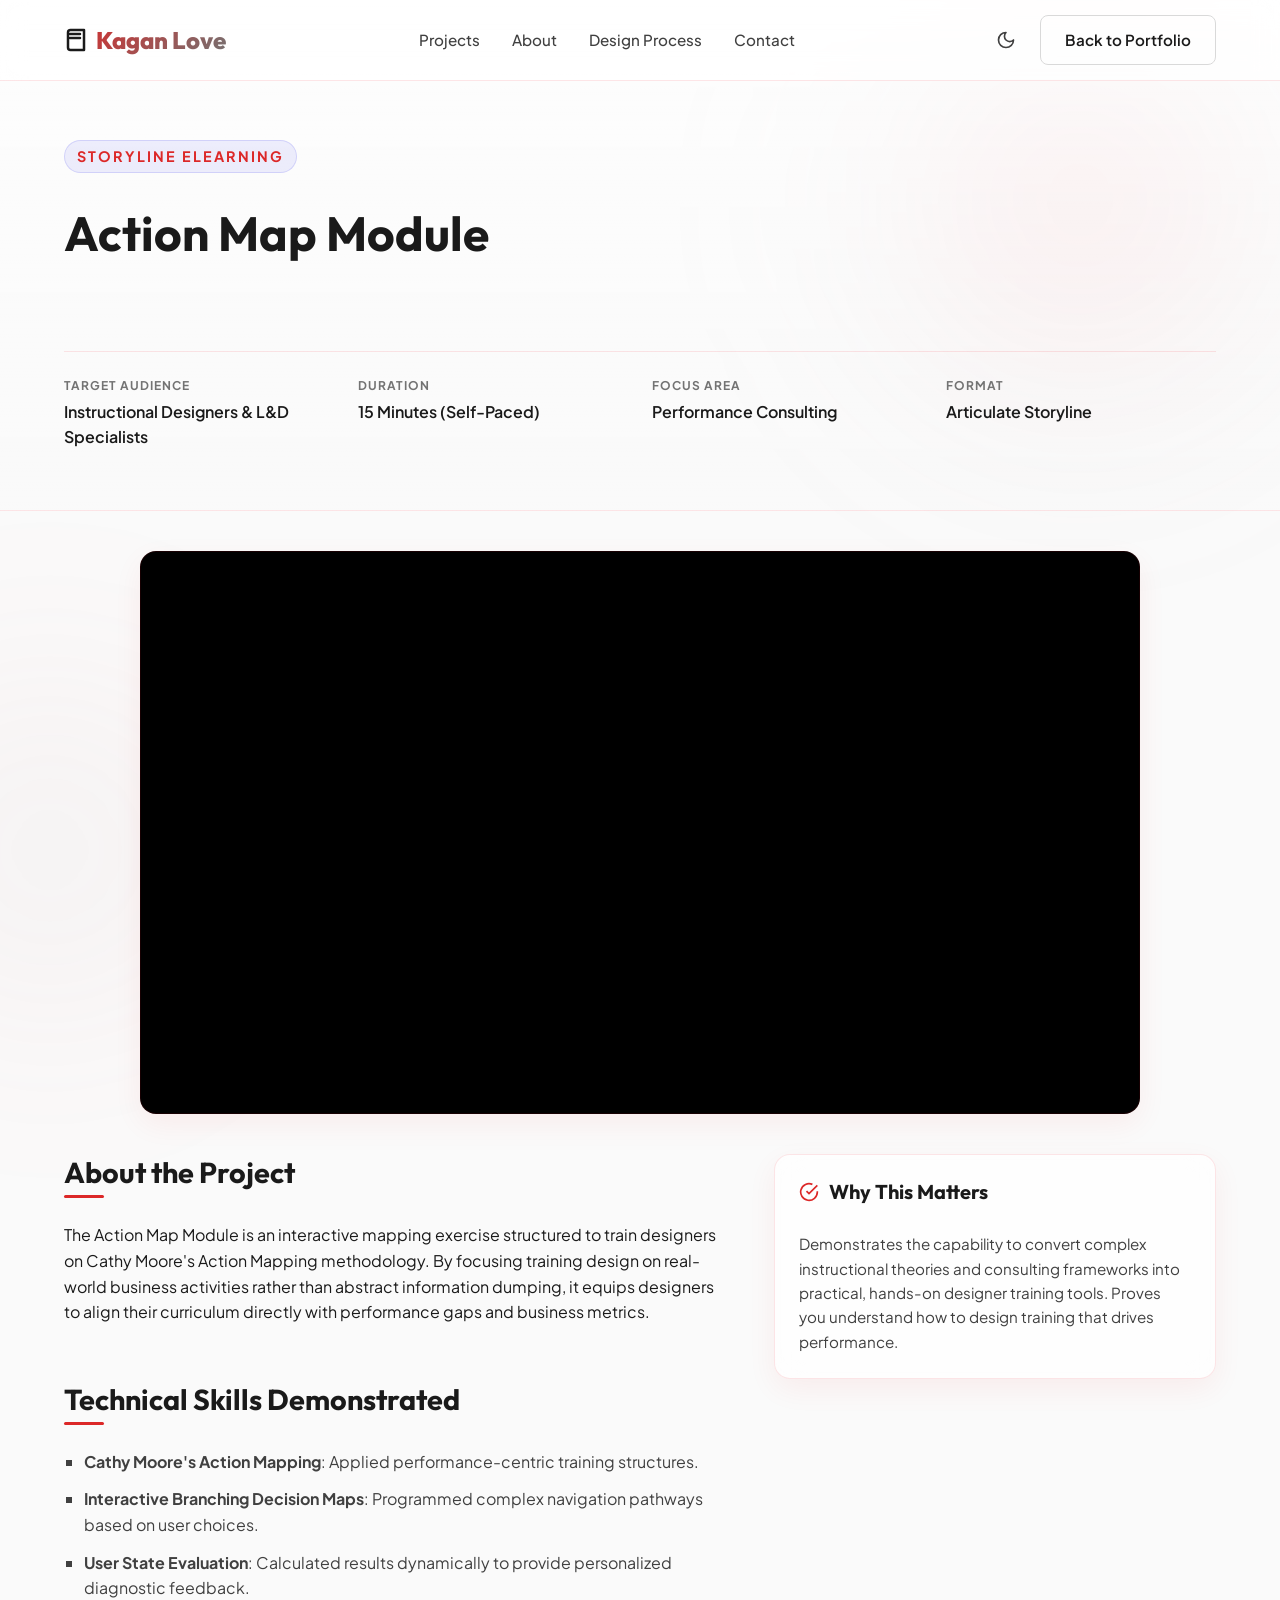
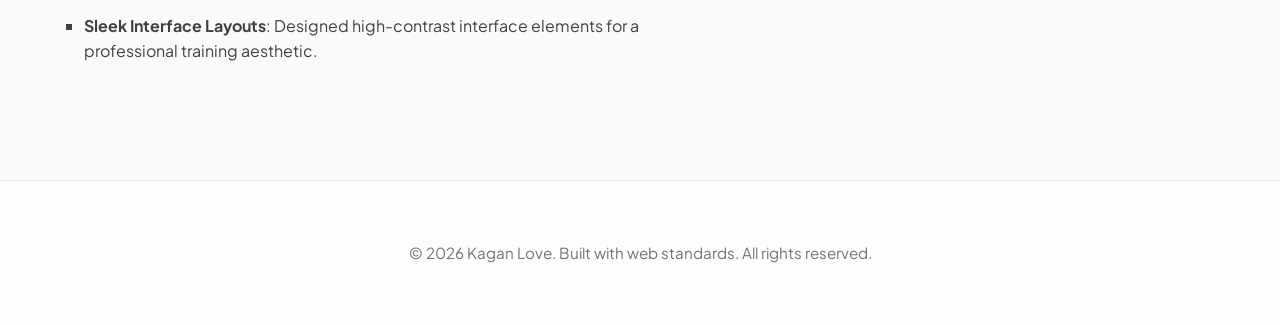
==== projects/action-map.html @ 0ccb2f13 "Create dedicated project pages with S3 embeds and optimize mobile responsive layouts" ====
<!DOCTYPE html>
<html lang="en">
<head>
    <meta charset="UTF-8">
    <meta name="viewport" content="width=device-width, initial-scale=1.0">
    <title>Action Map Module | Kagan Love</title>
    <meta name="description" content="Action Map eLearning module by Kagan Love.">
    <link rel="stylesheet" href="../css/styles.css">
</head>
<body>
    <div class="bg-glow"></div>
    <div class="bg-glow-left"></div>

    <!-- Header & Navigation -->
    <header id="main-header">
        <div class="container nav-container">
            <a href="../index.html" class="logo" id="header-logo">
                <svg width="24" height="24" viewBox="0 0 24 24" fill="none" stroke="currentColor" stroke-width="2.5" stroke-linecap="round" stroke-linejoin="round"><path d="M4 19.5v-15A2.5 2.5 0 0 1 6.5 2H20v20H6.5a2.5 2.5 0 0 1-2.5-2.5Z"></path><path d="M6 6h10"></path><path d="M6 10h10"></path></svg>
                <span>Kagan Love</span>
            </a>
            <nav>
                <ul class="nav-links">
                    <li><a href="../index.html#projects" class="nav-link">Projects</a></li>
                    <li><a href="../index.html#about" class="nav-link">About</a></li>
                    <li><a href="../index.html#process" class="nav-link">Design Process</a></li>
                    <li><a href="../index.html#contact" class="nav-link">Contact</a></li>
                </ul>
            </nav>
            <div class="nav-actions">
                <button class="theme-toggle" id="theme-toggle-btn" aria-label="Toggle Theme">
                    <svg id="theme-icon-sun" width="20" height="20" viewBox="0 0 24 24" fill="none" stroke="currentColor" stroke-width="2" stroke-linecap="round" stroke-linejoin="round"><circle cx="12" cy="12" r="4"></circle><path d="M12 2v2"></path><path d="M12 20v2"></path><path d="M4.93 4.93l1.41 1.41"></path><path d="M17.66 17.66l1.41 1.41"></path><path d="M2 12h2"></path><path d="M20 12h2"></path><path d="M6.34 17.66l-1.41 1.41"></path><path d="M19.07 4.93l-1.41 1.41"></path></svg>
                    <svg id="theme-icon-moon" width="20" height="20" viewBox="0 0 24 24" fill="none" stroke="currentColor" stroke-width="2" stroke-linecap="round" stroke-linejoin="round" style="display: none;"><path d="M12 3a6 6 0 0 0 9 9 9 9 0 1 1-9-9Z"></path></svg>
                </button>
                <a href="../index.html" class="btn btn-secondary">Back to Portfolio</a>
            </div>
        </div>
    </header>

    <!-- Project Hero -->
    <section class="case-study-hero">
        <div class="container case-study-header-grid">
            <div>
                <span class="hero-subtitle">Storyline eLearning</span>
                <h1 class="case-study-title">Action Map Module</h1>
            </div>
            
            <div class="case-study-summary-grid">
                <div>
                    <div class="summary-item-label">Target Audience</div>
                    <div class="summary-item-value">Instructional Designers & L&D Specialists</div>
                </div>
                <div>
                    <div class="summary-item-label">Duration</div>
                    <div class="summary-item-value">15 Minutes (Self-Paced)</div>
                </div>
                <div>
                    <div class="summary-item-label">Focus Area</div>
                    <div class="summary-item-value">Performance Consulting</div>
                </div>
                <div>
                    <div class="summary-item-label">Format</div>
                    <div class="summary-item-value">Articulate Storyline</div>
                </div>
            </div>
        </div>
    </section>

    <!-- Embedded Player -->
    <section class="container" style="padding-top: 40px;">
        <div class="embed-player-container">
            <div class="embed-player-ratio">
                <iframe src="https://love-storylineportfolio3.s3.us-east-1.amazonaws.com/Action+Map/story.html" allowfullscreen></iframe>
            </div>
        </div>
    </section>

    <!-- Project Details -->
    <main class="case-study-content" style="padding-top: 0;">
        <div class="container cs-grid">
            <div>
                <section class="cs-section">
                    <h3>About the Project</h3>
                    <p>
                        The Action Map Module is an interactive mapping exercise structured to train designers on Cathy Moore's Action Mapping methodology. By focusing training design on real-world business activities rather than abstract information dumping, it equips designers to align their curriculum directly with performance gaps and business metrics.
                    </p>
                </section>

                <section class="cs-section">
                    <h3>Technical Skills Demonstrated</h3>
                    <ul class="skill-list" style="flex-direction: column; gap: 12px; list-style-type: square; padding-left: 20px;">
                        <li style="color: hsl(var(--text-secondary-hsl));"><strong>Cathy Moore's Action Mapping</strong>: Applied performance-centric training structures.</li>
                        <li style="color: hsl(var(--text-secondary-hsl));"><strong>Interactive Branching Decision Maps</strong>: Programmed complex navigation pathways based on user choices.</li>
                        <li style="color: hsl(var(--text-secondary-hsl));"><strong>User State Evaluation</strong>: Calculated results dynamically to provide personalized diagnostic feedback.</li>
                        <li style="color: hsl(var(--text-secondary-hsl));"><strong>Sleek Interface Layouts</strong>: Designed high-contrast interface elements for a professional training aesthetic.</li>
                    </ul>
                </section>
            </div>

            <aside>
                <div class="glass-card persona-card">
                    <h3 class="skill-category-title" style="border-bottom:none; margin-bottom:16px;">
                        <svg viewBox="0 0 24 24" fill="none" stroke="currentColor" stroke-width="2"><path d="M22 11.08V12a10 10 0 1 1-5.93-9.14"></path><polyline points="22 4 12 14.01 9 11.01"></polyline></svg>
                        Why This Matters
                    </h3>
                    <p style="font-size: 0.95rem; color: hsl(var(--text-secondary-hsl)); line-height: 1.6;">
                        Demonstrates the capability to convert complex instructional theories and consulting frameworks into practical, hands-on designer training tools. Proves you understand how to design training that drives performance.
                    </p>
                </div>
            </aside>
        </div>
    </main>

    <!-- Footer -->
    <footer>
        <div class="container">
            <p>&copy; 2026 Kagan Love. Built with web standards. All rights reserved.</p>
        </div>
    </footer>

    <script src="../js/app.js"></script>
</body>
</html>
---- css/styles.css ----
@import url('https://fonts.googleapis.com/css2?family=Outfit:wght@300;400;500;600;700;800&family=Plus+Jakarta+Sans:wght@300;400;500;600;700&display=swap');

/* CSS Custom Properties for Design System */
:root {
    /* Color Palette - Dark Mode default for technical premium feel */
    --bg-primary-hsl: 0, 0%, 4%; /* Black */
    --bg-secondary-hsl: 0, 0%, 8%;
    --bg-tertiary-hsl: 0, 0%, 12%;
    
    --text-primary-hsl: 0, 0%, 100%; /* White */
    --text-secondary-hsl: 0, 0%, 83%;
    --text-muted-hsl: 0, 0%, 64%; /* Silver */
    
    --primary-hsl: 0, 72%, 51%; /* Red */
    --secondary-hsl: 0, 0%, 64%; /* Silver */
    --accent-hsl: 0, 72%, 60%; /* Light Red */
    
    --success-hsl: 142, 71%, 45%;
    --error-hsl: 0, 84%, 60%;
    --warning-hsl: 38, 92%, 50%;

    --border-color-hsl: 0, 0%, 16%;
    --glass-bg: rgba(10, 10, 10, 0.7);
    --glass-border: rgba(255, 255, 255, 0.08);
    --glow-shadow: 0 0 25px rgba(229, 9, 20, 0.12);

    /* Fonts */
    --font-heading: 'Outfit', -apple-system, BlinkMacSystemFont, "Segoe UI", Roboto, sans-serif;
    --font-body: 'Plus Jakarta Sans', -apple-system, BlinkMacSystemFont, "Segoe UI", Roboto, sans-serif;
    --font-mono: 'Consolas', 'Fira Code', Courier, monospace;

    /* Spacing & Borders */
    --radius-sm: 8px;
    --radius-md: 16px;
    --radius-lg: 24px;
    --radius-xl: 32px;
    --transition-fast: 0.2s cubic-bezier(0.4, 0, 0.2, 1);
    --transition-normal: 0.3s cubic-bezier(0.4, 0, 0.2, 1);
    --transition-slow: 0.5s cubic-bezier(0.4, 0, 0.2, 1);
}

/* Light Theme Variables */
:root.light-theme {
    --bg-primary-hsl: 0, 0%, 98%; /* White */
    --bg-secondary-hsl: 0, 0%, 100%;
    --bg-tertiary-hsl: 0, 0%, 92%;
    
    --text-primary-hsl: 0, 0%, 10%; /* Black */
    --text-secondary-hsl: 0, 0%, 25%;
    --text-muted-hsl: 0, 0%, 45%;
    
    --primary-hsl: 0, 72%, 51%; /* Red */
    --secondary-hsl: 0, 0%, 45%; /* Silver/Slate */
    --accent-hsl: 0, 72%, 40%;
    
    --border-color-hsl: 0, 0%, 85%;
    --glass-bg: rgba(255, 255, 255, 0.7);
    --glass-border: rgba(229, 9, 20, 0.1);
    --glow-shadow: 0 10px 30px rgba(229, 9, 20, 0.06);
}

/* Reset & Base Styles */
*, *::before, *::after {
    box-sizing: border-box;
    margin: 0;
    padding: 0;
}

html {
    scroll-behavior: smooth;
    font-size: 16px;
}

body {
    background-color: hsl(var(--bg-primary-hsl));
    color: hsl(var(--text-primary-hsl));
    font-family: var(--font-body);
    line-height: 1.6;
    overflow-x: hidden;
    transition: background-color var(--transition-normal), color var(--transition-normal);
}

h1, h2, h3, h4, h5, h6 {
    font-family: var(--font-heading);
    font-weight: 700;
    color: hsl(var(--text-primary-hsl));
    line-height: 1.25;
}

a {
    color: inherit;
    text-decoration: none;
    transition: color var(--transition-fast);
}

button, input, textarea, select {
    font-family: inherit;
    font-size: inherit;
}

/* Background Gradients & Glow effects */
.bg-glow {
    position: absolute;
    width: 600px;
    height: 600px;
    background: radial-gradient(circle, rgba(229, 9, 20, 0.1) 0%, rgba(163, 163, 163, 0.03) 50%, transparent 100%);
    top: -100px;
    right: -100px;
    z-index: -1;
    filter: blur(80px);
    pointer-events: none;
    border-radius: 50%;
}

.bg-glow-left {
    position: absolute;
    width: 500px;
    height: 500px;
    background: radial-gradient(circle, rgba(163, 163, 163, 0.08) 0%, rgba(229, 9, 20, 0.02) 50%, transparent 100%);
    top: 600px;
    left: -200px;
    z-index: -1;
    filter: blur(80px);
    pointer-events: none;
    border-radius: 50%;
}

/* Structural Components */
.container {
    width: 100%;
    max-width: 1200px;
    margin: 0 auto;
    padding: 0 24px;
}

header {
    position: fixed;
    top: 0;
    left: 0;
    width: 100%;
    z-index: 1000;
    background: var(--glass-bg);
    backdrop-filter: blur(12px);
    -webkit-backdrop-filter: blur(12px);
    border-bottom: 1px solid var(--glass-border);
    transition: all var(--transition-normal);
}

.nav-container {
    display: flex;
    justify-content: space-between;
    align-items: center;
    height: 80px;
}

.logo {
    font-family: var(--font-heading);
    font-size: 1.5rem;
    font-weight: 800;
    background: linear-gradient(135deg, hsl(var(--primary-hsl)), hsl(var(--secondary-hsl)));
    -webkit-background-clip: text;
    -webkit-text-fill-color: transparent;
    display: flex;
    align-items: center;
    gap: 8px;
}

.nav-links {
    display: flex;
    gap: 32px;
    list-style: none;
    align-items: center;
}

.nav-link {
    font-size: 0.95rem;
    font-weight: 500;
    color: hsl(var(--text-secondary-hsl));
    position: relative;
    padding: 8px 0;
}

.nav-link::after {
    content: '';
    position: absolute;
    bottom: 0;
    left: 0;
    width: 0;
    height: 2px;
    background: linear-gradient(90deg, hsl(var(--primary-hsl)), hsl(var(--secondary-hsl)));
    transition: width var(--transition-normal);
}

.nav-link:hover {
    color: hsl(var(--text-primary-hsl));
}

.nav-link:hover::after,
.nav-link.active::after {
    width: 100%;
}

.nav-actions {
    display: flex;
    align-items: center;
    gap: 16px;
}

/* Buttons */
.btn {
    display: inline-flex;
    align-items: center;
    gap: 8px;
    padding: 12px 24px;
    border-radius: var(--radius-sm);
    font-weight: 600;
    cursor: pointer;
    transition: all var(--transition-fast);
    border: none;
    font-size: 0.95rem;
}

.btn-primary {
    background: linear-gradient(135deg, hsl(var(--primary-hsl)), hsl(var(--secondary-hsl)));
    color: #fff;
    box-shadow: 0 4px 15px rgba(229, 9, 20, 0.25);
}

.btn-primary:hover {
    transform: translateY(-2px);
    box-shadow: 0 6px 20px rgba(229, 9, 20, 0.35);
}

.btn-secondary {
    background: transparent;
    color: hsl(var(--text-primary-hsl));
    border: 1.5px solid hsl(var(--border-color-hsl));
}

.btn-secondary:hover {
    background: hsl(var(--border-color-hsl));
    transform: translateY(-2px);
}

.theme-toggle {
    background: none;
    border: none;
    color: hsl(var(--text-secondary-hsl));
    cursor: pointer;
    font-size: 1.25rem;
    padding: 8px;
    display: flex;
    align-items: center;
    justify-content: center;
    border-radius: 50%;
    transition: all var(--transition-fast);
}

.theme-toggle:hover {
    background: hsl(var(--border-color-hsl));
    color: hsl(var(--text-primary-hsl));
}

/* Glassmorphism Cards */
.glass-card {
    background: var(--glass-bg);
    border: 1px solid var(--glass-border);
    border-radius: var(--radius-md);
    padding: 32px;
    backdrop-filter: blur(16px);
    -webkit-backdrop-filter: blur(16px);
    box-shadow: var(--glow-shadow);
    transition: transform var(--transition-normal), box-shadow var(--transition-normal), border var(--transition-normal);
}

.glass-card:hover {
    transform: translateY(-4px);
    border-color: rgba(229, 9, 20, 0.3);
}

/* Hero Section */
.hero {
    position: relative;
    padding: 160px 0 80px 0;
    min-height: 90vh;
    display: flex;
    align-items: center;
}

.hero-grid {
    display: grid;
    grid-template-columns: 1.2fr 0.8fr;
    gap: 48px;
    align-items: center;
}

.hero-subtitle {
    font-size: 0.9rem;
    font-weight: 700;
    text-transform: uppercase;
    letter-spacing: 2px;
    color: hsl(var(--primary-hsl));
    margin-bottom: 16px;
    display: inline-block;
    padding: 4px 12px;
    background: rgba(99, 102, 241, 0.1);
    border-radius: 20px;
    border: 1px solid rgba(99, 102, 241, 0.2);
}

.hero-title {
    font-size: 4rem;
    font-weight: 800;
    margin-bottom: 24px;
    letter-spacing: -1px;
}

.hero-title span {
    background: linear-gradient(135deg, hsl(var(--primary-hsl)) 30%, hsl(var(--secondary-hsl)));
    -webkit-background-clip: text;
    -webkit-text-fill-color: transparent;
}

.hero-description {
    font-size: 1.15rem;
    color: hsl(var(--text-secondary-hsl));
    margin-bottom: 40px;
    max-width: 600px;
}

.hero-ctas {
    display: flex;
    gap: 16px;
}

.hero-visual {
    position: relative;
    display: flex;
    justify-content: center;
    align-items: center;
}

.hero-graphic-circle {
    width: 320px;
    height: 320px;
    border-radius: 50%;
    background: linear-gradient(135deg, rgba(229,9,20,0.15) 0%, rgba(163,163,163,0.15) 100%);
    border: 1.5px dashed hsl(var(--primary-hsl));
    display: flex;
    justify-content: center;
    align-items: center;
    animation: rotate 30s linear infinite;
}

.hero-graphic-inner {
    width: 240px;
    height: 240px;
    border-radius: 50%;
    background: var(--glass-bg);
    border: 1px solid var(--glass-border);
    backdrop-filter: blur(20px);
    display: flex;
    flex-direction: column;
    justify-content: center;
    align-items: center;
    text-align: center;
    padding: 24px;
    box-shadow: var(--glow-shadow);
    animation: counter-rotate 30s linear infinite;
}

.hero-graphic-stat {
    font-size: 2.5rem;
    font-weight: 800;
    color: hsl(var(--text-primary-hsl));
}

.hero-graphic-label {
    font-size: 0.8rem;
    font-weight: 600;
    text-transform: uppercase;
    color: hsl(var(--text-muted-hsl));
    letter-spacing: 1px;
}

@keyframes rotate {
    from { transform: rotate(0deg); }
    to { transform: rotate(360deg); }
}

@keyframes rotate-slow {
    from { transform: rotate(0deg); }
    to { transform: rotate(360deg); }
}

@keyframes counter-rotate {
    from { transform: rotate(360deg); }
    to { transform: rotate(0deg); }
}

/* Portfolio Section */
.section {
    padding: 100px 0;
    position: relative;
}

.section-header {
    text-align: center;
    margin-bottom: 64px;
}

.section-subtitle {
    font-size: 0.85rem;
    font-weight: 700;
    text-transform: uppercase;
    color: hsl(var(--primary-hsl));
    letter-spacing: 2px;
    margin-bottom: 12px;
    display: block;
}

.section-title {
    font-size: 2.5rem;
    margin-bottom: 16px;
}

.section-desc {
    color: hsl(var(--text-secondary-hsl));
    max-width: 600px;
    margin: 0 auto;
}

/* Filters */
.filter-tabs {
    display: flex;
    justify-content: center;
    gap: 12px;
    margin-bottom: 48px;
    flex-wrap: wrap;
}

.filter-tab {
    padding: 10px 20px;
    border-radius: 30px;
    background: var(--glass-bg);
    border: 1px solid var(--glass-border);
    color: hsl(var(--text-secondary-hsl));
    font-weight: 600;
    font-size: 0.9rem;
    cursor: pointer;
    transition: all var(--transition-fast);
}

.filter-tab:hover {
    border-color: hsl(var(--primary-hsl));
    color: hsl(var(--text-primary-hsl));
}

.filter-tab.active {
    background: hsl(var(--primary-hsl));
    color: #fff;
    border-color: hsl(var(--primary-hsl));
    box-shadow: 0 4px 15px rgba(229, 9, 20, 0.25);
}

/* Projects Grid */
.projects-grid {
    display: grid;
    grid-template-columns: repeat(auto-fill, minmax(350px, 1fr));
    gap: 32px;
}

.project-card {
    display: flex;
    flex-direction: column;
    height: 100%;
    overflow: hidden;
    padding: 0;
}

.project-thumbnail-link {
    display: block;
    width: 100%;
    overflow: hidden;
}

.project-thumbnail {
    width: 100%;
    height: 200px;
    background: linear-gradient(135deg, rgba(229,9,20,0.08) 0%, rgba(163,163,163,0.08) 100%);
    position: relative;
    border-bottom: 1px solid var(--glass-border);
    display: flex;
    justify-content: center;
    align-items: center;
}

.project-thumbnail svg {
    width: 64px;
    height: 64px;
    opacity: 0.8;
    color: hsl(var(--primary-hsl));
    transition: transform var(--transition-normal);
}

.project-card:hover .project-thumbnail svg {
    transform: scale(1.1) rotate(5deg);
}

.project-content {
    padding: 28px;
    display: flex;
    flex-direction: column;
    flex-grow: 1;
}

.project-tag {
    font-size: 0.75rem;
    font-weight: 700;
    text-transform: uppercase;
    color: hsl(var(--accent-hsl));
    margin-bottom: 12px;
    display: inline-block;
}

.project-title {
    font-size: 1.4rem;
    margin-bottom: 12px;
}

.project-desc {
    font-size: 0.95rem;
    color: hsl(var(--text-secondary-hsl));
    margin-bottom: 24px;
    flex-grow: 1;
}

.project-meta {
    display: flex;
    justify-content: space-between;
    align-items: center;
    padding-top: 20px;
    border-top: 1px solid var(--glass-border);
}

.project-metrics {
    display: flex;
    gap: 12px;
    font-size: 0.8rem;
    color: hsl(var(--text-muted-hsl));
}

.project-metric {
    display: flex;
    align-items: center;
    gap: 4px;
}

.project-link {
    font-weight: 600;
    font-size: 0.9rem;
    color: hsl(var(--primary-hsl));
    display: flex;
    align-items: center;
    gap: 4px;
}

.project-link:hover {
    color: hsl(var(--secondary-hsl));
}

/* Skills Section */
.skills-grid {
    display: grid;
    grid-template-columns: repeat(auto-fit, minmax(280px, 1fr));
    gap: 32px;
}

.skill-category-title {
    font-size: 1.25rem;
    margin-bottom: 24px;
    display: flex;
    align-items: center;
    gap: 10px;
    border-bottom: 1.5px solid hsl(var(--border-color-hsl));
    padding-bottom: 12px;
}

.skill-category-title svg {
    color: hsl(var(--primary-hsl));
    width: 20px;
    height: 20px;
}

.skill-list {
    display: flex;
    flex-wrap: wrap;
    gap: 10px;
    list-style: none;
}

.skill-tag {
    padding: 8px 16px;
    background: var(--glass-bg);
    border: 1px solid var(--glass-border);
    border-radius: var(--radius-sm);
    font-size: 0.9rem;
    font-weight: 500;
    color: hsl(var(--text-secondary-hsl));
    transition: all var(--transition-fast);
}

.skill-tag:hover {
    background: hsl(var(--primary-hsl));
    color: #fff;
    border-color: hsl(var(--primary-hsl));
    transform: translateY(-2px);
}

/* Case Study / Project Pages specifically */
.case-study-hero {
    padding: 140px 0 60px 0;
    background: linear-gradient(180deg, var(--glass-bg) 0%, transparent 100%);
    border-bottom: 1px solid var(--glass-border);
}

.case-study-header-grid {
    display: grid;
    grid-template-columns: 1fr;
    gap: 24px;
}

.case-study-title {
    font-size: 3rem;
    line-height: 1.2;
    margin-top: 16px;
    margin-bottom: 24px;
}

.case-study-summary-grid {
    display: grid;
    grid-template-columns: repeat(4, 1fr);
    gap: 24px;
    margin-top: 40px;
    border-top: 1px solid var(--glass-border);
    padding-top: 24px;
}

.summary-item-label {
    font-size: 0.75rem;
    font-weight: 700;
    color: hsl(var(--text-muted-hsl));
    text-transform: uppercase;
    letter-spacing: 1px;
}

.summary-item-value {
    font-size: 1rem;
    font-weight: 600;
    color: hsl(var(--text-primary-hsl));
    margin-top: 4px;
}

.case-study-content {
    padding: 60px 0;
}

.cs-grid {
    display: grid;
    grid-template-columns: 1.8fr 1.2fr;
    gap: 48px;
}

.cs-section {
    margin-bottom: 56px;
}

.cs-section h3 {
    font-size: 1.8rem;
    margin-bottom: 24px;
    position: relative;
    padding-bottom: 8px;
}

.cs-section h3::after {
    content: '';
    position: absolute;
    bottom: 0;
    left: 0;
    width: 40px;
    height: 3px;
    background: hsl(var(--primary-hsl));
    border-radius: 2px;
}

/* Learner Persona Cards */
.persona-card {
    background: var(--glass-bg);
    border: 1px solid var(--glass-border);
    border-radius: var(--radius-md);
    padding: 24px;
    margin-bottom: 24px;
}

.persona-header {
    display: flex;
    align-items: center;
    gap: 16px;
    margin-bottom: 20px;
    border-bottom: 1px solid var(--glass-border);
    padding-bottom: 16px;
}

.persona-avatar {
    width: 60px;
    height: 60px;
    border-radius: 50%;
    background: linear-gradient(135deg, hsl(var(--primary-hsl)), hsl(var(--secondary-hsl)));
    display: flex;
    justify-content: center;
    align-items: center;
    font-size: 1.5rem;
    color: white;
}

.persona-title h4 {
    font-size: 1.2rem;
    margin-bottom: 2px;
}

.persona-title span {
    font-size: 0.8rem;
    color: hsl(var(--accent-hsl));
    text-transform: uppercase;
    font-weight: 700;
}

.persona-details {
    display: grid;
    grid-template-columns: 1fr 1fr;
    gap: 16px;
    font-size: 0.9rem;
}

.persona-detail-item strong {
    display: block;
    font-size: 0.75rem;
    color: hsl(var(--text-muted-hsl));
    text-transform: uppercase;
    margin-bottom: 2px;
}

/* Learning Objectives */
.objectives-grid {
    display: grid;
    grid-template-columns: 1fr;
    gap: 16px;
}

.objective-item {
    display: flex;
    gap: 16px;
    background: var(--glass-bg);
    border: 1px solid var(--glass-border);
    border-radius: var(--radius-sm);
    padding: 18px;
    align-items: flex-start;
}

.objective-icon {
    width: 32px;
    height: 32px;
    background: rgba(229, 9, 20, 0.1);
    color: hsl(var(--primary-hsl));
    border-radius: 8px;
    display: flex;
    justify-content: center;
    align-items: center;
    font-size: 1rem;
    font-weight: 800;
    flex-shrink: 0;
}

.objective-content p {
    font-size: 0.95rem;
}

.objective-bloom {
    font-size: 0.7rem;
    text-transform: uppercase;
    font-weight: 700;
    color: hsl(var(--accent-hsl));
    margin-top: 4px;
    display: inline-block;
}

/* Timeline Component */
.timeline {
    position: relative;
    padding-left: 32px;
    margin-top: 24px;
}

.timeline::before {
    content: '';
    position: absolute;
    left: 7px;
    top: 10px;
    bottom: 10px;
    width: 2px;
    background: hsl(var(--border-color-hsl));
}

.timeline-item {
    position: relative;
    margin-bottom: 32px;
}

.timeline-marker {
    position: absolute;
    left: -32px;
    top: 6px;
    width: 16px;
    height: 16px;
    border-radius: 50%;
    background: hsl(var(--bg-secondary-hsl));
    border: 3px solid hsl(var(--primary-hsl));
    z-index: 2;
    transition: all var(--transition-fast);
}

.timeline-item:hover .timeline-marker {
    background: hsl(var(--secondary-hsl));
    transform: scale(1.2);
}

.timeline-item-title {
    font-size: 1.15rem;
    font-weight: 700;
    margin-bottom: 8px;
    display: flex;
    justify-content: space-between;
    align-items: center;
}

.timeline-duration {
    font-size: 0.8rem;
    color: hsl(var(--accent-hsl));
    font-weight: 600;
}

.timeline-card {
    background: var(--glass-bg);
    border: 1px solid var(--glass-border);
    border-radius: var(--radius-sm);
    padding: 20px;
}

/* Simulated Hands-on Lab */
.lab-simulator {
    background: #0b0f19;
    border: 1px solid var(--glass-border);
    border-radius: var(--radius-md);
    overflow: hidden;
    margin-top: 24px;
}

.lab-header {
    background: #141c2f;
    padding: 12px 20px;
    display: flex;
    justify-content: space-between;
    align-items: center;
    border-bottom: 1px solid var(--glass-border);
}

.lab-tabs {
    display: flex;
    gap: 8px;
}

.lab-tab {
    padding: 6px 14px;
    background: transparent;
    border: none;
    color: hsl(var(--text-muted-hsl));
    font-size: 0.85rem;
    font-weight: 600;
    cursor: pointer;
    border-radius: var(--radius-sm);
    transition: all var(--transition-fast);
}

.lab-tab:hover {
    color: hsl(var(--text-primary-hsl));
}

.lab-tab.active {
    background: rgba(255,255,255,0.06);
    color: hsl(var(--text-primary-hsl));
}

.lab-copy-btn {
    background: none;
    border: none;
    color: hsl(var(--text-muted-hsl));
    cursor: pointer;
    display: flex;
    align-items: center;
    gap: 6px;
    font-size: 0.8rem;
    padding: 4px 8px;
    border-radius: 4px;
    transition: all var(--transition-fast);
}

.lab-copy-btn:hover {
    color: hsl(var(--text-primary-hsl));
    background: rgba(255,255,255,0.05);
}

.lab-content {
    padding: 20px;
}

.lab-pane {
    display: none;
}

.lab-pane.active {
    display: block;
}

.lab-code {
    font-family: var(--font-mono);
    font-size: 0.9rem;
    color: #e2e8f0;
    overflow-x: auto;
    white-space: pre;
    line-height: 1.5;
}

.lab-code-comment { color: #64748b; }
.lab-code-keyword { color: #f43f5e; }
.lab-code-string { color: #10b981; }
.lab-code-function { color: #3b82f6; }
.lab-code-variable { color: #f59e0b; }

/* Interactive Simulated Video Player */
.video-sim {
    background: var(--bg-secondary-hsl);
    border: 1px solid var(--glass-border);
    border-radius: var(--radius-md);
    overflow: hidden;
    margin-top: 24px;
    box-shadow: var(--glow-shadow);
}

.video-screen {
    width: 100%;
    aspect-ratio: 16/9;
    background: #000;
    position: relative;
    display: flex;
    justify-content: center;
    align-items: center;
    overflow: hidden;
}

.video-slide {
    position: absolute;
    width: 100%;
    height: 100%;
    display: flex;
    flex-direction: column;
    justify-content: center;
    align-items: center;
    text-align: center;
    padding: 40px;
    opacity: 0;
    pointer-events: none;
    transition: opacity var(--transition-normal);
}

.video-slide.active {
    opacity: 1;
    pointer-events: auto;
}

.video-slide-bg {
    position: absolute;
    width: 100%;
    height: 100%;
    background: radial-gradient(circle, rgba(229, 9, 20, 0.15) 0%, transparent 80%);
    z-index: 1;
}

.video-slide-content {
    position: relative;
    z-index: 2;
}

.video-slide h4 {
    font-size: 1.8rem;
    margin-bottom: 16px;
    background: linear-gradient(135deg, hsl(var(--primary-hsl)), hsl(var(--secondary-hsl)));
    -webkit-background-clip: text;
    -webkit-text-fill-color: transparent;
}

.video-slide p {
    font-size: 1.1rem;
    color: #cbd5e1;
    max-width: 600px;
    margin: 0 auto;
}

.video-controls {
    background: #0f172a;
    padding: 16px 24px;
    display: flex;
    justify-content: space-between;
    align-items: center;
    border-top: 1px solid var(--glass-border);
}

.video-play-btn {
    width: 48px;
    height: 48px;
    border-radius: 50%;
    background: hsl(var(--primary-hsl));
    border: none;
    color: white;
    cursor: pointer;
    display: flex;
    justify-content: center;
    align-items: center;
    font-size: 1.2rem;
    transition: all var(--transition-fast);
}

.video-play-btn:hover {
    background: hsl(var(--secondary-hsl));
    transform: scale(1.05);
}

.video-progress-container {
    flex-grow: 1;
    margin: 0 20px;
    display: flex;
    flex-direction: column;
    gap: 4px;
}

.video-progress-bar {
    height: 6px;
    background: rgba(255,255,255,0.1);
    border-radius: 3px;
    overflow: hidden;
}

.video-progress-fill {
    height: 100%;
    width: 0%;
    background: linear-gradient(90deg, hsl(var(--primary-hsl)), hsl(var(--accent-hsl)));
    transition: width var(--transition-fast);
}

.video-time {
    font-size: 0.8rem;
    color: hsl(var(--text-muted-hsl));
    font-family: var(--font-mono);
}

/* Quiz Style rules */
.quiz-container {
    background: var(--glass-bg);
    border: 1px solid var(--glass-border);
    border-radius: var(--radius-md);
    padding: 32px;
    margin-top: 24px;
    box-shadow: var(--glow-shadow);
}

.quiz-header {
    display: flex;
    justify-content: space-between;
    margin-bottom: 24px;
    border-bottom: 1.5px solid hsl(var(--border-color-hsl));
    padding-bottom: 16px;
    align-items: center;
}

.quiz-counter {
    font-size: 0.9rem;
    font-weight: 700;
    color: hsl(var(--primary-hsl));
    background: rgba(229, 9, 20, 0.1);
    padding: 4px 12px;
    border-radius: 12px;
}

.quiz-score {
    font-weight: 700;
    font-size: 0.95rem;
}

.quiz-question {
    font-size: 1.25rem;
    font-weight: 700;
    margin-bottom: 24px;
}

.quiz-options {
    display: flex;
    flex-direction: column;
    gap: 12px;
}

.quiz-option {
    padding: 16px 20px;
    background: rgba(255, 255, 255, 0.02);
    border: 1px solid var(--glass-border);
    border-radius: var(--radius-sm);
    color: hsl(var(--text-secondary-hsl));
    cursor: pointer;
    font-weight: 500;
    text-align: left;
    transition: all var(--transition-fast);
    display: flex;
    align-items: center;
    justify-content: space-between;
}

.quiz-option:hover {
    background: rgba(255, 255, 255, 0.05);
    border-color: hsl(var(--primary-hsl));
    color: hsl(var(--text-primary-hsl));
}

.quiz-option.selected {
    border-color: hsl(var(--primary-hsl));
    background: rgba(229, 9, 20, 0.08);
    color: hsl(var(--text-primary-hsl));
}

.quiz-option.correct {
    border-color: hsl(var(--success-hsl)) !important;
    background: rgba(16, 185, 129, 0.08) !important;
    color: #10b981 !important;
}

.quiz-option.incorrect {
    border-color: hsl(var(--error-hsl)) !important;
    background: rgba(244, 63, 94, 0.08) !important;
    color: #f43f5e !important;
}

.quiz-feedback {
    margin-top: 24px;
    padding: 20px;
    background: rgba(255,255,255,0.03);
    border: 1.5px solid hsl(var(--border-color-hsl));
    border-radius: var(--radius-sm);
    display: none;
}

.quiz-feedback.show {
    display: block;
    animation: fadeIn var(--transition-normal);
}

.quiz-feedback-title {
    font-weight: 700;
    margin-bottom: 8px;
    font-size: 1.05rem;
}

.quiz-feedback.correct-feedback {
    border-color: hsl(var(--success-hsl));
    background: rgba(16, 185, 129, 0.03);
}

.quiz-feedback.correct-feedback .quiz-feedback-title {
    color: #10b981;
}

.quiz-feedback.incorrect-feedback {
    border-color: hsl(var(--error-hsl));
    background: rgba(244, 63, 94, 0.03);
}

.quiz-feedback.incorrect-feedback .quiz-feedback-title {
    color: #f43f5e;
}

.quiz-actions {
    display: flex;
    justify-content: flex-end;
    margin-top: 24px;
}

.quiz-results {
    text-align: center;
    padding: 32px 0;
    display: none;
}

.quiz-results.show {
    display: block;
    animation: scaleIn var(--transition-normal);
}

.quiz-results-score {
    font-size: 3rem;
    font-weight: 800;
    color: hsl(var(--primary-hsl));
    margin-bottom: 16px;
}

/* Troubleshooting Accordion */
.accordion {
    display: flex;
    flex-direction: column;
    gap: 16px;
    margin-top: 24px;
}

.accordion-item {
    background: var(--glass-bg);
    border: 1px solid var(--glass-border);
    border-radius: var(--radius-sm);
    overflow: hidden;
}

.accordion-header {
    padding: 20px 24px;
    font-weight: 700;
    cursor: pointer;
    display: flex;
    justify-content: space-between;
    align-items: center;
    transition: all var(--transition-fast);
}

.accordion-header:hover {
    background: rgba(255,255,255,0.02);
}

.accordion-icon {
    transition: transform var(--transition-normal);
    color: hsl(var(--primary-hsl));
}

.accordion-item.active .accordion-icon {
    transform: rotate(180deg);
}

.accordion-content {
    max-height: 0;
    overflow: hidden;
    transition: max-height var(--transition-normal) ease-out, padding var(--transition-normal);
    background: rgba(0,0,0,0.1);
}

.accordion-item.active .accordion-content {
    max-height: 500px;
    padding: 24px;
    border-top: 1px solid var(--glass-border);
}

/* Accessibility & AI notes styling */
.notes-card {
    background: rgba(229, 9, 20, 0.05);
    border: 1px solid rgba(229, 9, 20, 0.15);
    border-radius: var(--radius-md);
    padding: 24px;
    margin-bottom: 32px;
}

.notes-card h4 {
    display: flex;
    align-items: center;
    gap: 8px;
    margin-bottom: 12px;
    color: hsl(var(--primary-hsl));
}

.notes-card p {
    font-size: 0.95rem;
}

/* Footer Section */
footer {
    background: var(--glass-bg);
    border-top: 1px solid var(--glass-border);
    padding: 60px 0;
    text-align: center;
    color: hsl(var(--text-muted-hsl));
    font-size: 0.95rem;
}

.footer-logo {
    margin-bottom: 24px;
    display: inline-flex;
}

.social-links {
    display: flex;
    justify-content: center;
    gap: 24px;
    margin-bottom: 24px;
    list-style: none;
}

.social-link {
    color: hsl(var(--text-secondary-hsl));
    font-size: 1.2rem;
}

.social-link:hover {
    color: hsl(var(--primary-hsl));
}

/* Animations */
@keyframes fadeIn {
    from { opacity: 0; transform: translateY(10px); }
    to { opacity: 1; transform: translateY(0); }
}

@keyframes scaleIn {
    from { opacity: 0; transform: scale(0.95); }
    to { opacity: 1; transform: scale(1); }
}

.fade-in {
    animation: fadeIn var(--transition-normal) forwards;
}

/* Project Modal Player Styles */
.project-modal {
    position: fixed;
    top: 0;
    left: 0;
    width: 100vw;
    height: 100vh;
    z-index: 2000;
    display: none;
    align-items: center;
    justify-content: center;
    padding: 24px;
}

.project-modal.show {
    display: flex;
}

.project-modal-backdrop {
    position: absolute;
    top: 0;
    left: 0;
    width: 100%;
    height: 100%;
    background: rgba(0, 0, 0, 0.85);
    backdrop-filter: blur(8px);
}

.project-modal-content {
    position: relative;
    width: 100%;
    max-width: 1100px;
    height: 90vh;
    max-height: 800px;
    z-index: 10;
    padding: 0;
    overflow: hidden;
    display: flex;
    flex-direction: column;
}

.project-modal-content:hover {
    transform: none; /* Disable card hover lift */
}

.modal-close-btn {
    position: absolute;
    top: 16px;
    right: 20px;
    background: none;
    border: none;
    color: #fff;
    font-size: 2rem;
    font-weight: 300;
    cursor: pointer;
    z-index: 20;
    transition: color var(--transition-fast);
}

.modal-close-btn:hover {
    color: hsl(var(--primary-hsl));
}

.modal-body-grid {
    display: grid;
    grid-template-columns: 1.3fr 0.7fr;
    height: 100%;
    width: 100%;
    overflow: hidden;
}

.modal-player-container {
    background: #000;
    position: relative;
    width: 100%;
    height: 100%;
    border-right: 1px solid var(--glass-border);
}

.modal-player-container iframe {
    position: absolute;
    top: 0;
    left: 0;
    width: 100%;
    height: 100%;
    border: none;
}

.modal-info-container {
    padding: 40px 32px;
    overflow-y: auto;
    display: flex;
    flex-direction: column;
    height: 100%;
    background: hsl(var(--bg-secondary-hsl));
}

.modal-project-title {
    font-size: 1.75rem;
    margin-bottom: 8px;
    margin-top: 8px;
    line-height: 1.2;
}

.modal-info-section {
    margin-top: 24px;
}

.modal-info-section h4 {
    font-size: 0.85rem;
    text-transform: uppercase;
    letter-spacing: 1px;
    color: hsl(var(--text-muted-hsl));
    margin-bottom: 8px;
    border-bottom: 1px solid var(--border-color-hsl);
    padding-bottom: 6px;
}

.modal-info-section p {
    font-size: 0.95rem;
    color: hsl(var(--text-secondary-hsl));
    line-height: 1.5;
}

.modal-skills-list {
    list-style-type: square;
    padding-left: 20px;
    font-size: 0.9rem;
    color: hsl(var(--text-secondary-hsl));
    line-height: 1.5;
}

.modal-skills-list li {
    margin-bottom: 6px;
}

.modal-info-actions {
    margin-top: auto;
    padding-top: 32px;
}

/* Responsive Styles */
@media (max-width: 1024px) {
    .hero-grid {
        grid-template-columns: 1.1fr 0.9fr;
        gap: 32px;
    }
    .cs-grid {
        grid-template-columns: 1fr;
    }
    .case-study-summary-grid {
        grid-template-columns: repeat(2, 1fr);
    }
}

@media (max-width: 768px) {
    .nav-container {
        flex-wrap: wrap;
        height: auto;
        padding: 12px 20px;
        justify-content: space-between;
    }
    nav {
        order: 3;
        width: 100%;
        display: flex;
        justify-content: center;
        margin-top: 8px;
        border-top: 1.5px solid hsl(var(--border-color-hsl));
        padding-top: 10px;
    }
    .nav-links {
        display: flex;
        gap: 16px;
        margin: 0;
        padding: 0;
        list-style: none;
    }
    .nav-link {
        font-size: 0.85rem;
        padding: 4px 0;
    }
    .nav-actions .btn-primary {
        display: none; /* Hide primary CTA button on mobile header to save space */
    }

    .hero-grid {
        display: flex;
        flex-direction: row;
        align-items: center;
        gap: 20px;
        text-align: left;
    }
    .hero-content {
        flex: 1;
    }
    .hero-visual {
        flex-shrink: 0;
    }
    .hero-profile-photo {
        width: 100px !important;
        height: 100px !important;
        border-radius: 50% !important;
        border-width: 2px !important;
    }
    .hero-title {
        font-size: 1.8rem;
        margin-bottom: 12px;
    }
    .hero-description {
        font-size: 0.95rem;
        margin-bottom: 16px;
    }
    .hero-ctas {
        gap: 8px;
    }
    .btn {
        padding: 8px 16px;
        font-size: 0.85rem;
    }

    .case-study-title {
        font-size: 2.2rem;
    }
    .case-study-summary-grid {
        grid-template-columns: repeat(2, 1fr);
        gap: 16px;
    }
    .projects-grid {
        grid-template-columns: repeat(auto-fit, minmax(270px, 1fr));
        gap: 24px;
    }
    .skills-grid {
        grid-template-columns: 1fr 1fr;
        gap: 20px;
    }
    #about-card-bio {
        grid-column: 1 / -1;
    }
    .timeline::before {
        left: 7px;
    }
    .timeline-item-title {
        flex-direction: column;
        align-items: flex-start;
        gap: 4px;
    }
}

@media (max-width: 576px) {
    .projects-grid {
        grid-template-columns: 1fr;
    }
    .project-card {
        flex-direction: row;
        align-items: stretch;
        height: auto;
    }
    .project-thumbnail-link {
        width: 110px;
        flex-shrink: 0;
    }
    .project-thumbnail {
        height: 100%;
        border-bottom: none;
        border-right: 1px solid var(--glass-border);
    }
    .project-content {
        padding: 16px;
    }
    .project-desc {
        font-size: 0.85rem;
        margin-bottom: 8px;
        display: -webkit-box;
        -webkit-line-clamp: 2;
        -webkit-box-orient: vertical;
        overflow: hidden;
    }
    .project-title {
        font-size: 1.1rem;
        margin-bottom: 6px;
    }
    .project-tag {
        font-size: 0.7rem;
        margin-bottom: 6px;
    }
    .project-meta {
        padding-top: 8px;
    }
}

/* Embedded Project Page Styles */
.embed-player-container {
    width: 100%;
    max-width: 1000px;
    margin: 0 auto 40px auto;
    border-radius: var(--radius-md);
    border: 1px solid var(--glass-border);
    background: #000;
    overflow: hidden;
    box-shadow: var(--glow-shadow);
}

.embed-player-ratio {
    position: relative;
    padding-top: 56.25%; /* 16:9 aspect ratio */
    height: 0;
}

.embed-player-ratio iframe {
    position: absolute;
    top: 0;
    left: 0;
    width: 100%;
    height: 100%;
    border: none;
}


/* Hero Profile Photo Styling */
.hero-profile-photo {
    width: 280px;
    height: 280px;
    border-radius: var(--radius-xl);
    border: 3px solid hsl(var(--secondary-hsl)); /* Silver */
    box-shadow: 0 10px 30px rgba(229, 9, 20, 0.15); /* Red glow */
    object-fit: cover;
    transition: transform var(--transition-normal);
}
.hero-profile-photo:hover {
    transform: scale(1.03);
    border-color: hsl(var(--primary-hsl)); /* Red on hover */
}

/* Project Card Thumbnail Images */
.project-thumb-img {
    width: 100%;
    height: 100%;
    object-fit: cover;
    transition: transform var(--transition-normal);
}
.project-card:hover .project-thumb-img {
    transform: scale(1.05);
}
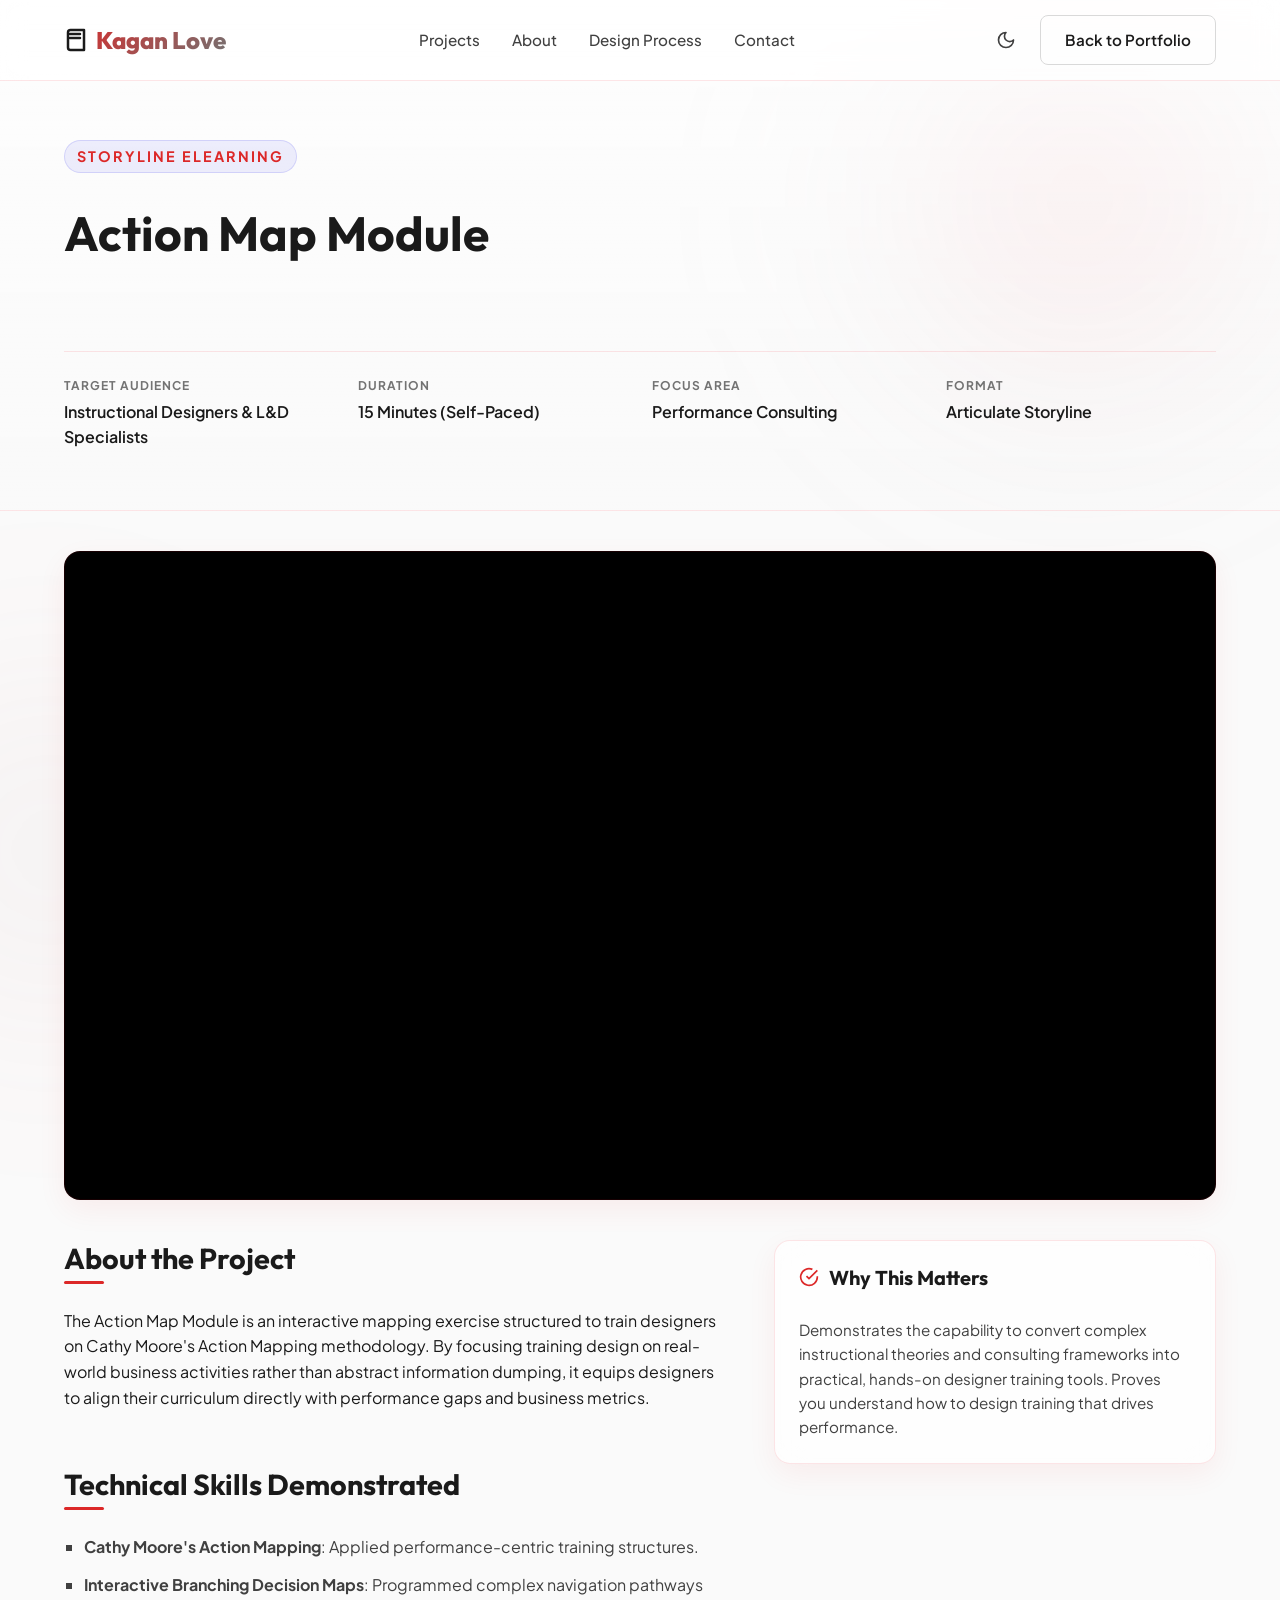
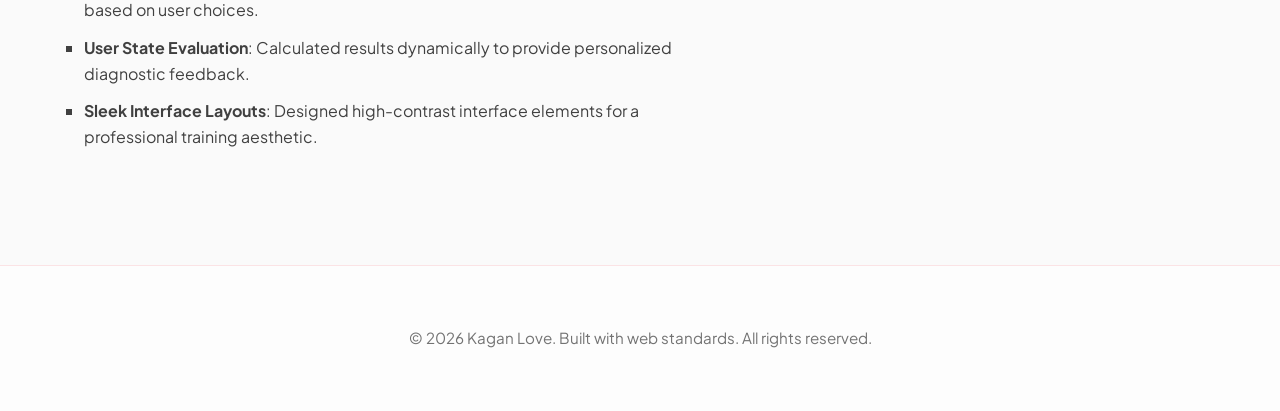
==== commit 0c483842: "Force embedded iframe players on all project pages to span full page width" ====
--- a/projects/action-map.html
+++ b/projects/action-map.html
@@ -67,9 +67,9 @@
 
     <!-- Embedded Player -->
     <section class="container" style="padding-top: 40px;">
-        <div class="embed-player-container">
-            <div class="embed-player-ratio">
-                <iframe src="https://love-storylineportfolio3.s3.us-east-1.amazonaws.com/Action+Map/story.html" allowfullscreen></iframe>
+        <div class="embed-player-container" style="width: 100%; max-width: 1200px; margin: 0 auto 40px auto; border-radius: var(--radius-md); border: 1.5px solid var(--glass-border); background: #000; overflow: hidden; box-shadow: var(--glow-shadow);">
+            <div class="embed-player-ratio" style="position: relative; padding-top: 56.25%; height: 0; width: 100%;">
+                <iframe src="https://love-storylineportfolio3.s3.us-east-1.amazonaws.com/Action+Map/story.html" style="position: absolute; top: 0; left: 0; width: 100%; height: 100%; border: none;" allowfullscreen></iframe>
             </div>
         </div>
     </section>
--- a/css/styles.css
+++ b/css/styles.css
@@ -1631,7 +1631,7 @@
 /* Embedded Project Page Styles */
 .embed-player-container {
     width: 100%;
-    max-width: 1000px;
+    max-width: 1200px;
     margin: 0 auto 40px auto;
     border-radius: var(--radius-md);
     border: 1px solid var(--glass-border);
